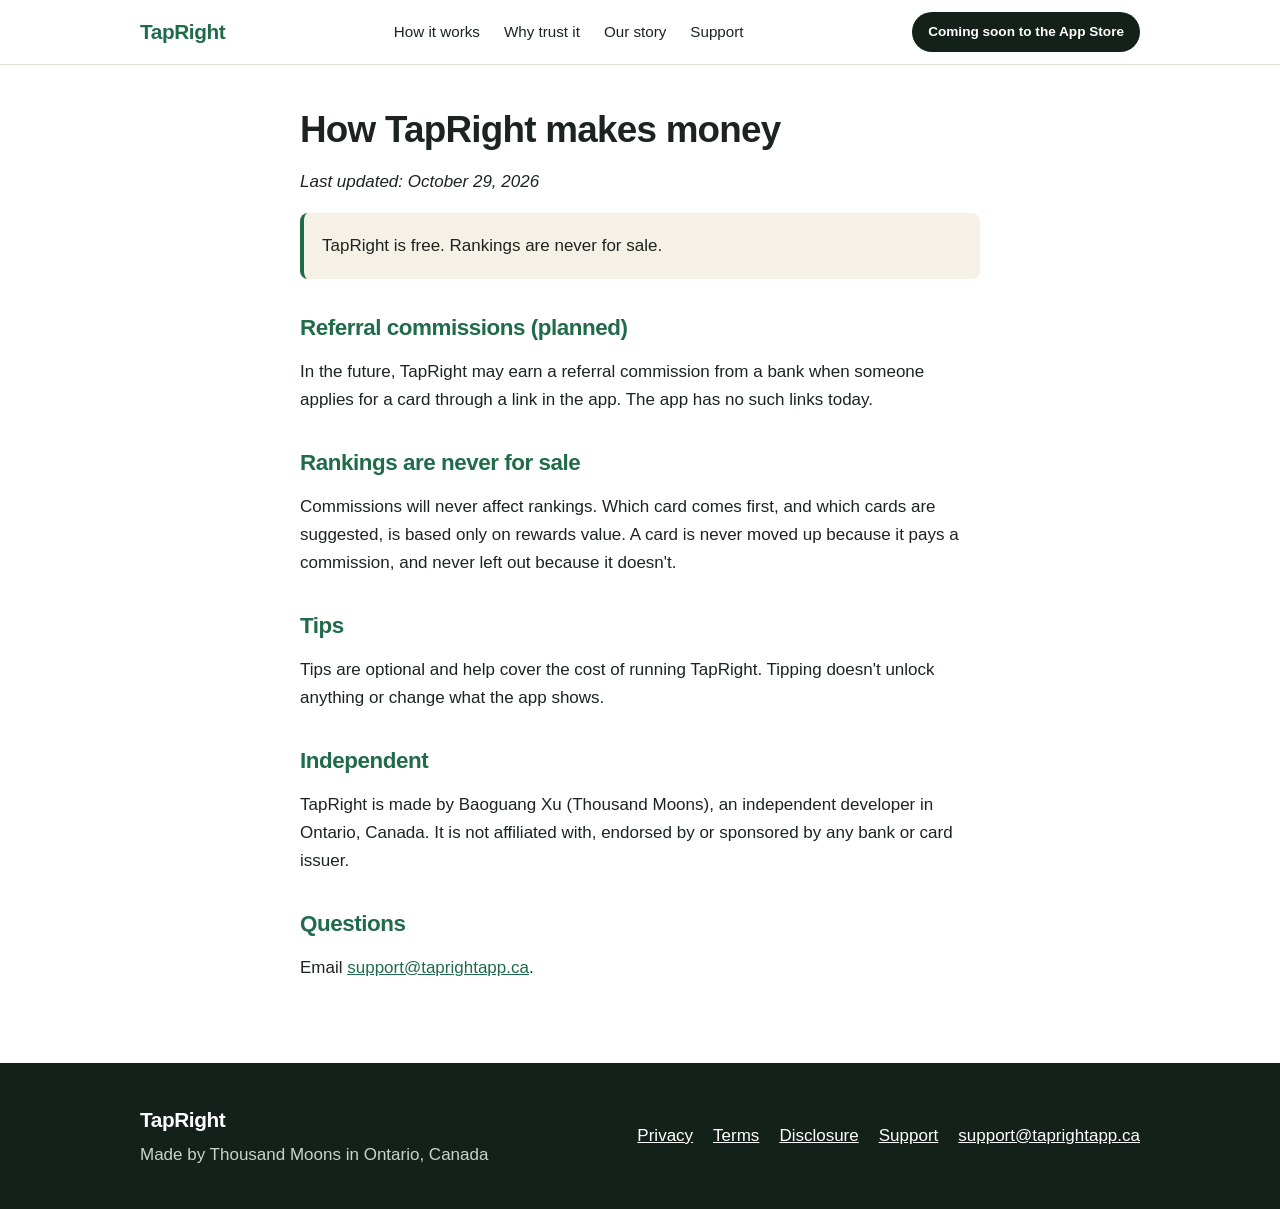
==== disclosure.html @ 5c3f9815 "Affiliate-network readiness: future-tense affiliate wording, rate claim matches App Store listing, D" ====
<!doctype html>
<html lang="en"><head><meta charset="utf-8"><meta name="viewport" content="width=device-width,initial-scale=1">
<title>How TapRight makes money</title>
<meta name="description" content="How TapRight makes money, and why rankings are never for sale.">
<link rel="stylesheet" href="style.css"></head><body>
<header class="site-header"><div class="wrap"><a class="brand" href="index.html">TapRight</a>
<nav><a href="index.html#how">How it works</a><a href="index.html#trust">Why trust it</a><a href="index.html#story">Our story</a><a href="support.html">Support</a></nav>
<a class="pill header-pill" href="index.html">Coming soon to the App Store</a></div></header>
<main class="wrap doc">
<h1>How TapRight makes money</h1>
<p><em>Last updated: October 29, 2026</em></p>
<div class="note"><p>TapRight is free. Rankings are never for sale.</p></div>
<h2>Referral commissions (planned)</h2>
<p>In the future, TapRight may earn a referral commission from a bank when someone applies for a card through a link in the app. The app has no such links today.</p>
<h2>Rankings are never for sale</h2>
<p>Commissions will never affect rankings. Which card comes first, and which cards are suggested, is based only on rewards value. A card is never moved up because it pays a commission, and never left out because it doesn't.</p>
<h2>Tips</h2>
<p>Tips are optional and help cover the cost of running TapRight. Tipping doesn't unlock anything or change what the app shows.</p>
<h2>Independent</h2>
<p>TapRight is made by Baoguang Xu (Thousand Moons), an independent developer in Ontario, Canada. It is not affiliated with, endorsed by or sponsored by any bank or card issuer.</p>
<h2>Questions</h2>
<p>Email <a href="mailto:support@taprightapp.ca">support@taprightapp.ca</a>.</p>
</main>
<footer class="site-footer"><div class="wrap"><div><strong>TapRight</strong><p>Made by Thousand Moons in Ontario, Canada</p></div>
<div class="links"><a href="privacy.html">Privacy</a><a href="terms.html">Terms</a><a href="disclosure.html">Disclosure</a><a href="support.html">Support</a><a href="mailto:support@taprightapp.ca">support@taprightapp.ca</a></div></div></footer>
</body></html>
---- style.css ----
:root{--accent:#1F6B4A;--accent-dark:#164f37;--beige:#F6F1E7;--bg:#fff;--fg:#1d2420;--muted:#5d6762;--line:#e4dccb;--dark:#14201a;--card:#fff}
*{box-sizing:border-box}
html{scroll-behavior:smooth}
body{margin:0;background:var(--bg);color:var(--fg);font:17px/1.65 -apple-system,BlinkMacSystemFont,"Segoe UI",Roboto,Helvetica,Arial,sans-serif;-webkit-font-smoothing:antialiased}
.wrap{max-width:1040px;margin:0 auto;padding:0 20px}
a{color:var(--accent)}
h1,h2,h3{line-height:1.15;letter-spacing:-.02em;margin:0}
section{padding:56px 0}
.beige{background:var(--beige)}
.label{font-size:.78rem;font-weight:700;letter-spacing:.12em;text-transform:uppercase;color:var(--accent);margin:0 0 14px}
h2{font-size:2rem;margin-bottom:12px}
.sub{color:var(--muted);max-width:560px;margin:0 0 32px}

/* header */
.site-header{background:var(--bg);border-bottom:1px solid var(--line);position:sticky;top:0;z-index:10}
.site-header .wrap{display:flex;align-items:center;justify-content:space-between;gap:12px;height:64px}
.brand{font-weight:800;font-size:1.3rem;color:var(--accent);text-decoration:none;letter-spacing:-.02em}
nav{display:none;gap:24px}
nav a{color:var(--fg);text-decoration:none;font-size:.95rem;font-weight:500}
nav a:hover{color:var(--accent)}
.pill{display:inline-block;background:var(--dark);color:#fff;padding:9px 16px;border-radius:999px;font-weight:600;font-size:.85rem;text-decoration:none;white-space:nowrap}
.header-pill{display:none}
@media(min-width:560px){.header-pill{display:inline-block}}
@media(min-width:860px){nav{display:flex}}

/* buttons */
.btns{display:flex;flex-wrap:wrap;gap:12px;margin:0 0 18px}
.btn{display:inline-block;padding:13px 22px;border-radius:999px;font-weight:600;text-decoration:none;font-size:1rem}
.btn-dark{background:var(--dark);color:#fff}
.btn-ghost{border:2px solid var(--accent);color:var(--accent)}
.btn-ghost:hover{background:var(--accent);color:#fff}

/* hero */
.hero{padding:48px 0 56px}
.hero .wrap{display:grid;gap:40px;align-items:center}
.hero h1{font-size:2.6rem;margin-bottom:18px}
.lead{font-size:1.2rem;color:var(--muted);margin:0 0 26px}
.fine{font-size:.92rem;color:var(--muted);margin:0}
.hero-art{display:flex;justify-content:center}
@media(min-width:860px){.hero .wrap{grid-template-columns:1.15fr .85fr}.hero h1{font-size:3.4rem}}

/* phone frame */
.phone{width:min(260px,70vw);aspect-ratio:1284/2778;position:relative;border:9px solid #151b18;border-radius:38px;background:#151b18;overflow:hidden;box-shadow:0 24px 48px -16px rgba(20,32,26,.35)}
.phone::before{content:"";position:absolute;top:7px;left:50%;transform:translateX(-50%);width:34%;height:16px;background:#151b18;border-radius:999px;z-index:2}
.phone img{display:block;width:100%;height:100%;object-fit:cover;border-radius:29px}
.phones{display:flex;justify-content:center;gap:20px;flex-wrap:wrap;margin-top:44px}
.phones .phone{width:min(220px,42vw)}

/* cards */
.cards{display:grid;gap:18px}
@media(min-width:760px){.cards{grid-template-columns:repeat(3,1fr)}}
.card{background:var(--card);border:1px solid var(--line);border-radius:20px;padding:26px}
.beige .card{border-color:transparent}
.card h3{font-size:1.2rem;margin:16px 0 8px}
.card p{margin:0;color:var(--muted)}
.icon{width:52px;height:52px;border-radius:14px;background:#e2efe8;display:flex;align-items:center;justify-content:center}
.icon svg{width:28px;height:28px;stroke:var(--accent);fill:none;stroke-width:1.8;stroke-linecap:round;stroke-linejoin:round}
.trust{display:grid;gap:36px;align-items:center}
.trust .cards{grid-template-columns:1fr}
.trust .hero-art{order:-1}
@media(min-width:860px){.trust{grid-template-columns:1.2fr .8fr}.trust .hero-art{order:0}}

/* story */
.story{display:grid;gap:36px}
@media(min-width:860px){.story{grid-template-columns:300px 1fr;gap:56px}.maker{position:sticky;top:96px;align-self:start}}
.avatar{width:96px;height:96px;border-radius:50%;background:var(--accent);color:#fff;font-size:2.8rem;font-weight:700;display:flex;align-items:center;justify-content:center;margin-bottom:16px}
.maker h3{font-size:1.5rem}
.role{color:var(--accent);font-weight:600;margin:2px 0 14px}
.maker p{color:var(--muted);margin:0;font-size:.98rem}
.story-text h2{margin-bottom:16px}
.story-text p{margin:0 0 18px;max-width:640px}
.story-text h3{font-size:1.2rem;margin:32px 0 8px;color:var(--accent)}

/* footer */
.site-footer{background:var(--dark);color:#c9d3ce;padding:40px 0}
.site-footer .wrap{display:grid;gap:18px}
.site-footer strong{color:#fff;font-size:1.3rem;letter-spacing:-.02em}
.site-footer p{margin:4px 0 0}
.site-footer a{color:#fff}
.site-footer .links{display:flex;flex-wrap:wrap;gap:10px 20px;min-width:0}
@media(min-width:760px){.site-footer .wrap{grid-template-columns:1fr auto;align-items:center}}

/* doc pages */
.doc{padding:44px 20px 64px;max-width:720px}
.doc h1{font-size:2.3rem;margin-bottom:12px}
.doc h2{font-size:1.4rem;margin:36px 0 8px;color:var(--accent)}
.doc ul{padding-left:22px}
.doc .note{background:var(--beige);border-left:4px solid var(--accent);padding:2px 18px;border-radius:8px}
.story-text ul{margin:0 0 18px;padding-left:22px;max-width:640px}.story-text li{margin-bottom:10px}
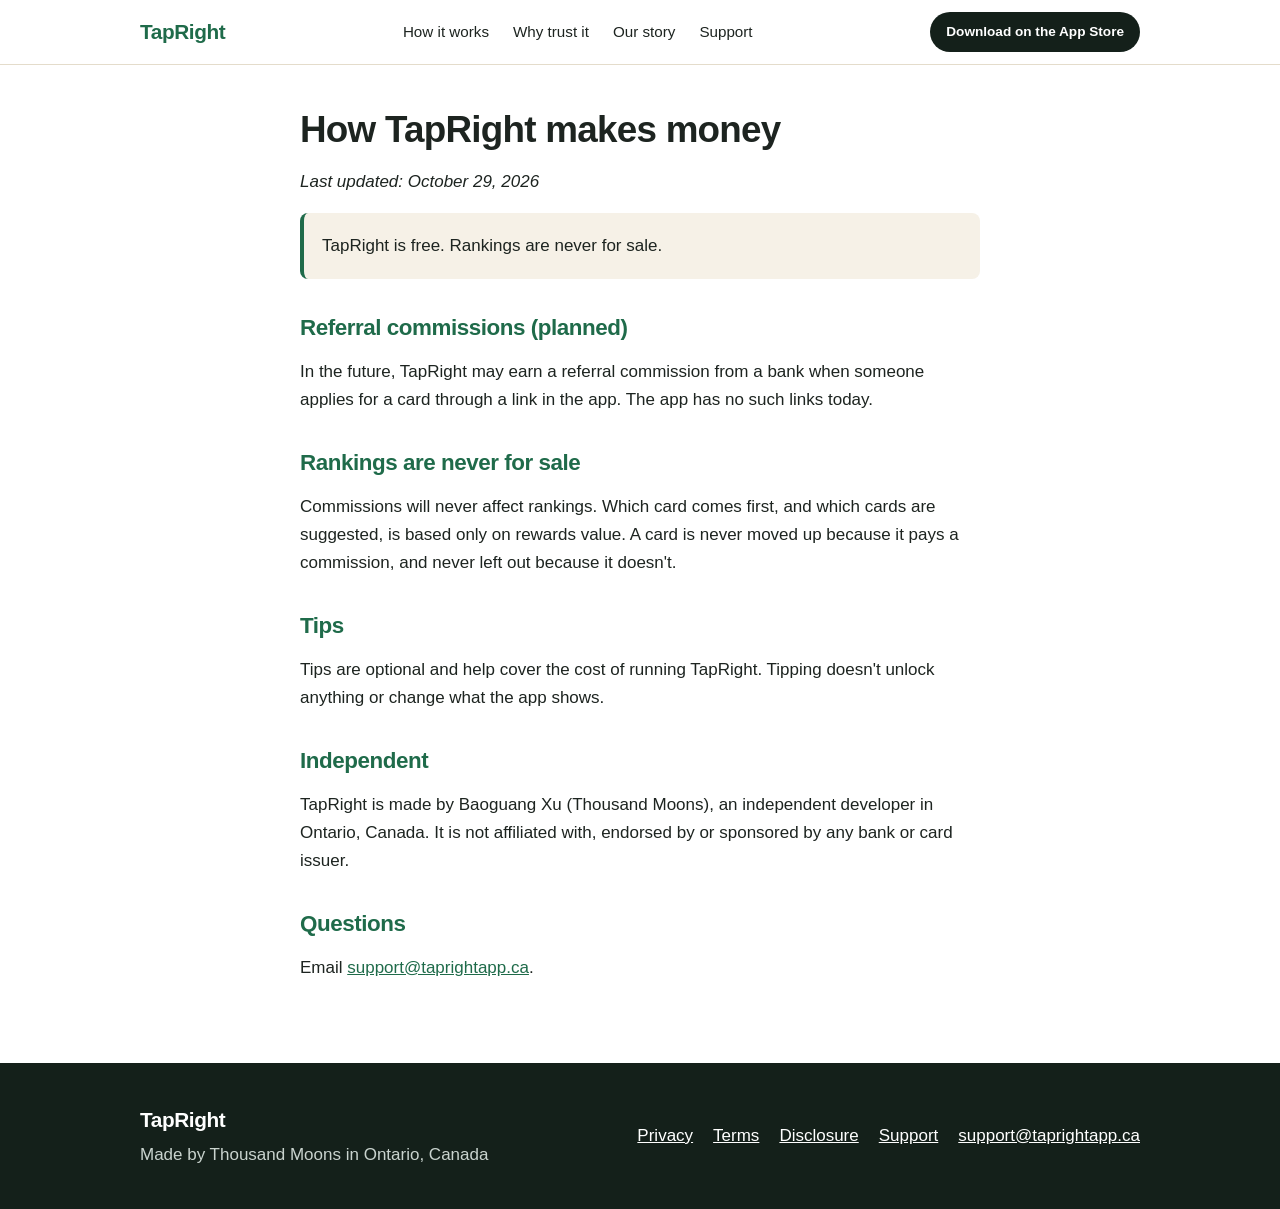
==== commit 65abf902: "TapRight is live: App Store buttons replace "Coming soon" Header pill on every page and the homepage" ====
--- a/disclosure.html
+++ b/disclosure.html
@@ -5,7 +5,7 @@
 <link rel="stylesheet" href="style.css"></head><body>
 <header class="site-header"><div class="wrap"><a class="brand" href="index.html">TapRight</a>
 <nav><a href="index.html#how">How it works</a><a href="index.html#trust">Why trust it</a><a href="index.html#story">Our story</a><a href="support.html">Support</a></nav>
-<a class="pill header-pill" href="index.html">Coming soon to the App Store</a></div></header>
+<a class="pill header-pill" href="https://apps.apple.com/ca/app/tapright-credit-card-picker/id6820776857">Download on the App Store</a></div></header>
 <main class="wrap doc">
 <h1>How TapRight makes money</h1>
 <p><em>Last updated: October 29, 2026</em></p>
